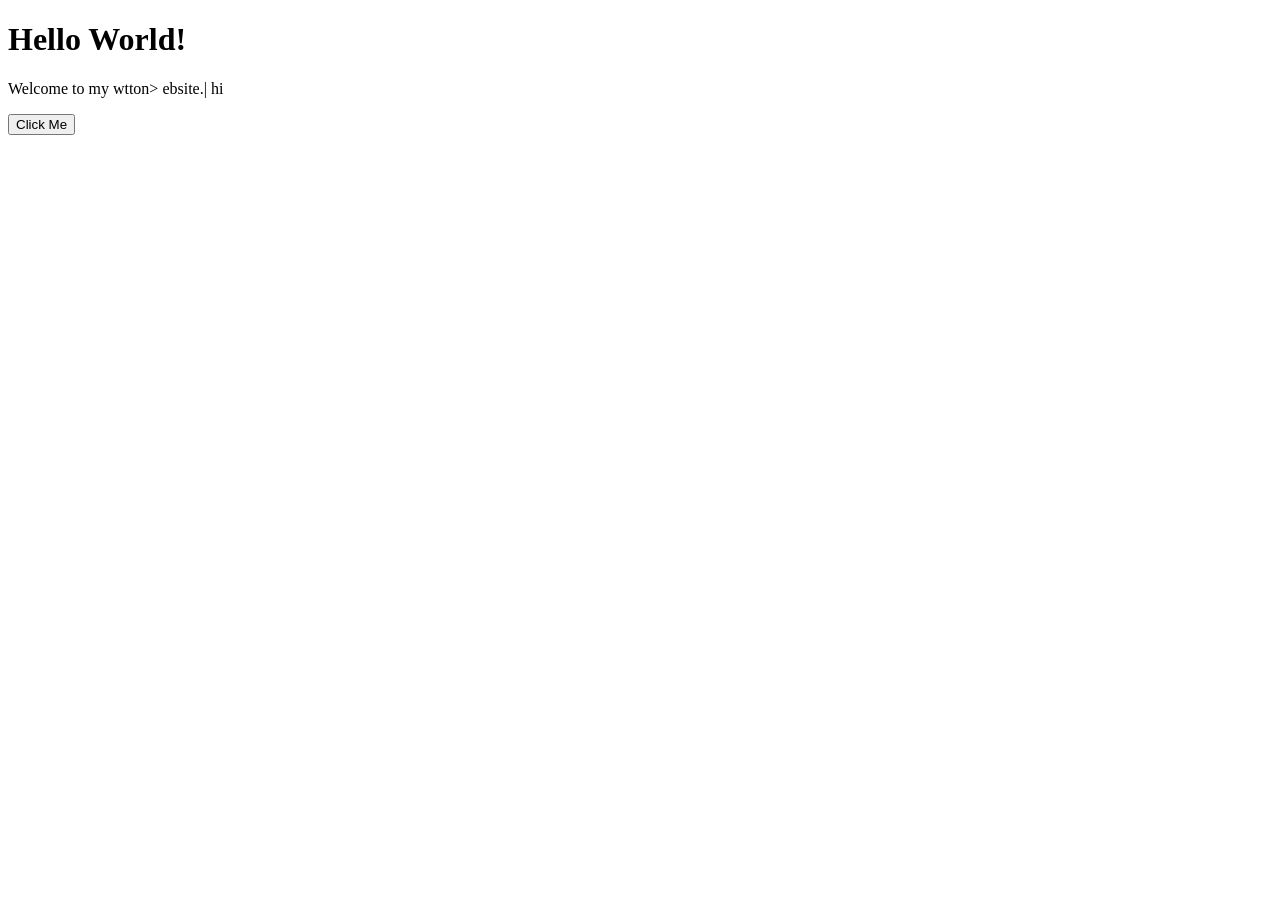
==== index.html @ 587e003c "INDEX1" ====
<!DOCTYPE html>
<html lang="en">
<head>
    <meta charset="UTF-8">
    <meta name="viewport" content="width=device-width, initial-scale=1.0">
    <title>My Website</title>
</head>
<body>

    <h1>Hello World!</h1>
    <p>Welcome to my wtton>

</body>
</html>ebsite.| hi</p>

    <button>Click Me</bu
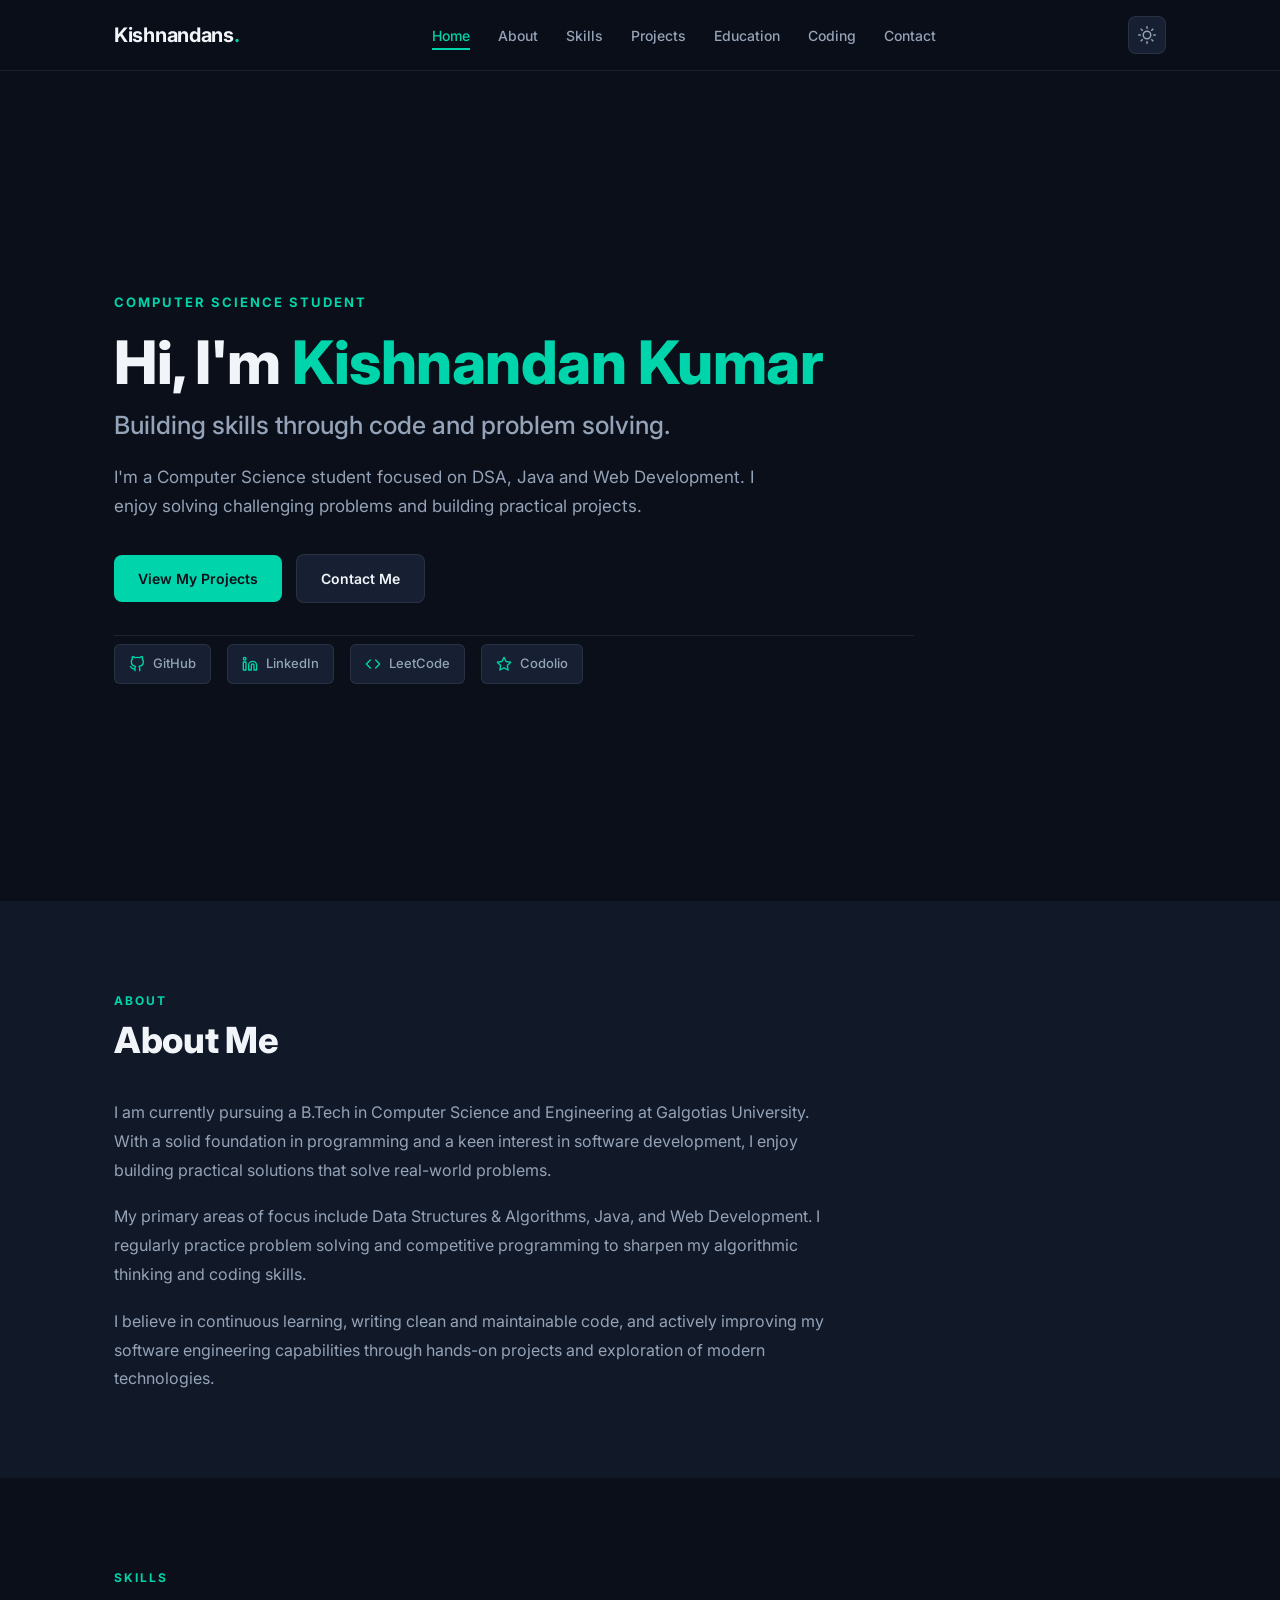
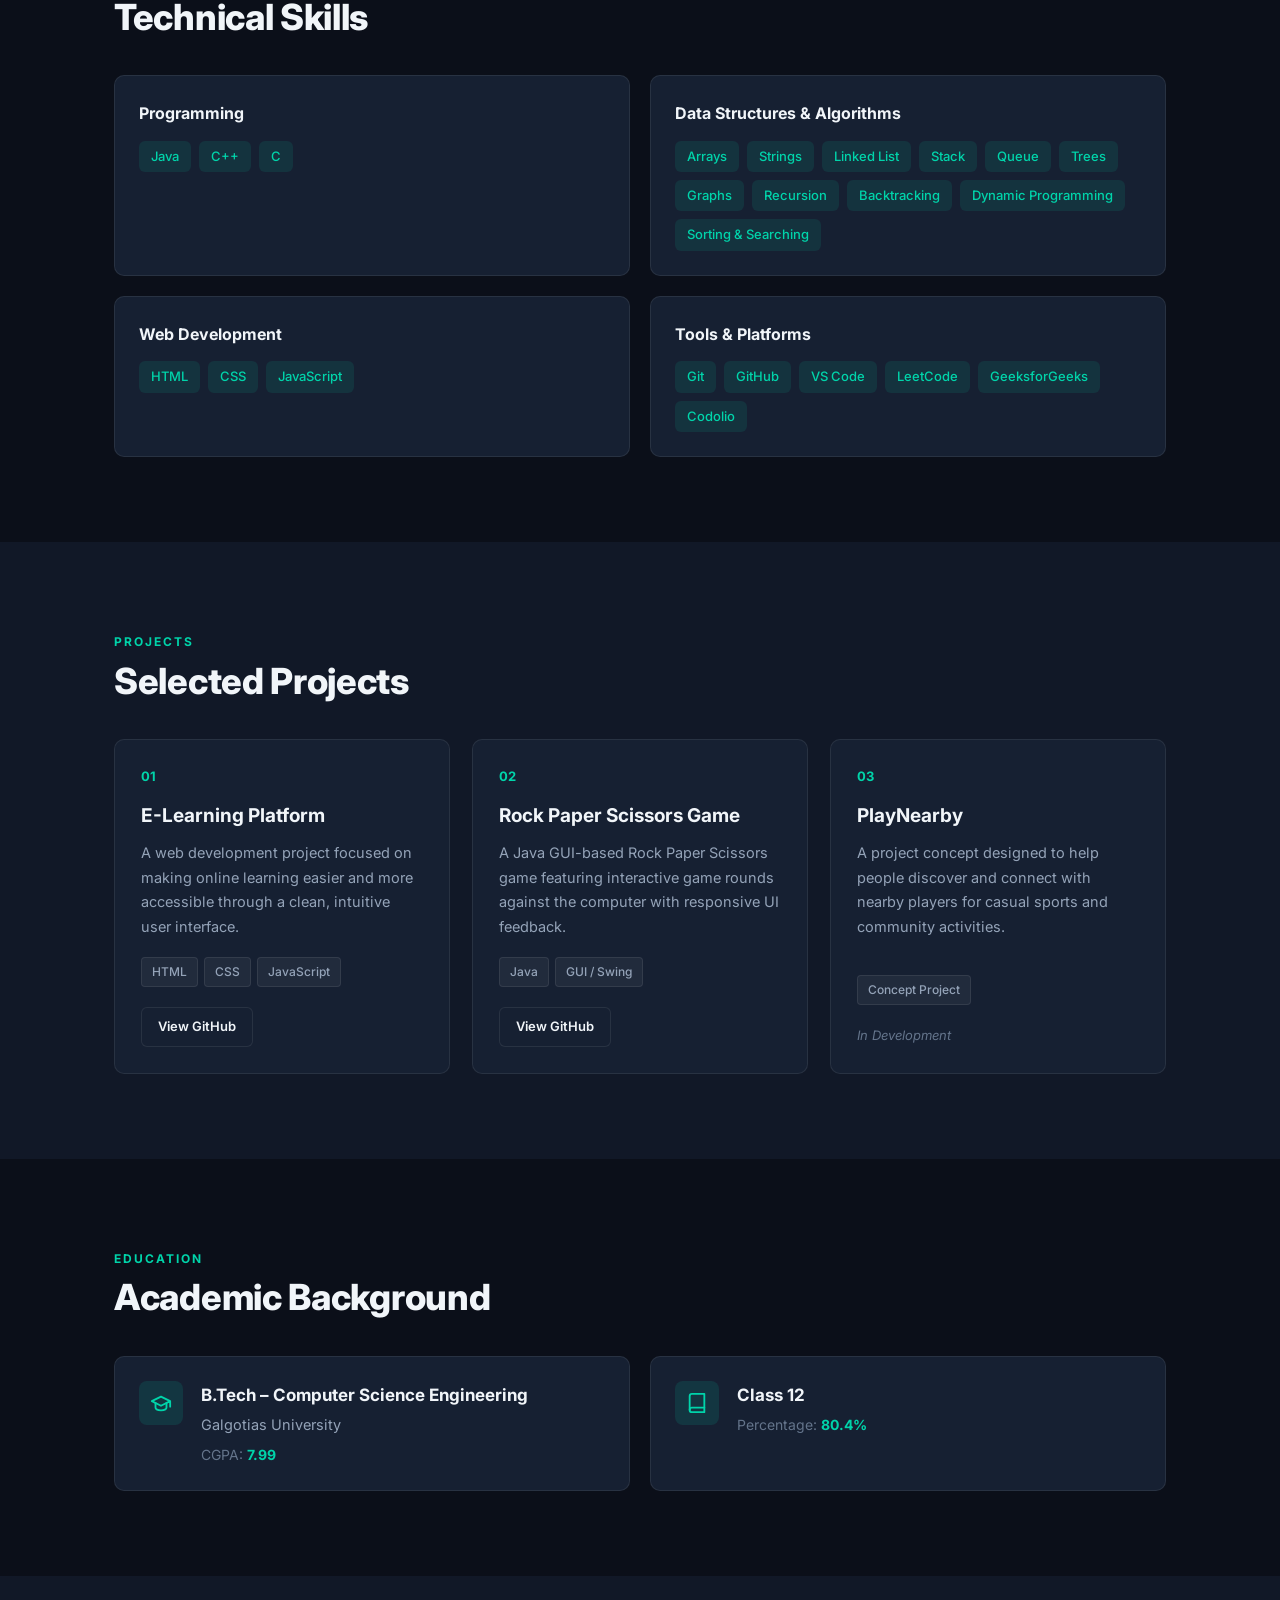
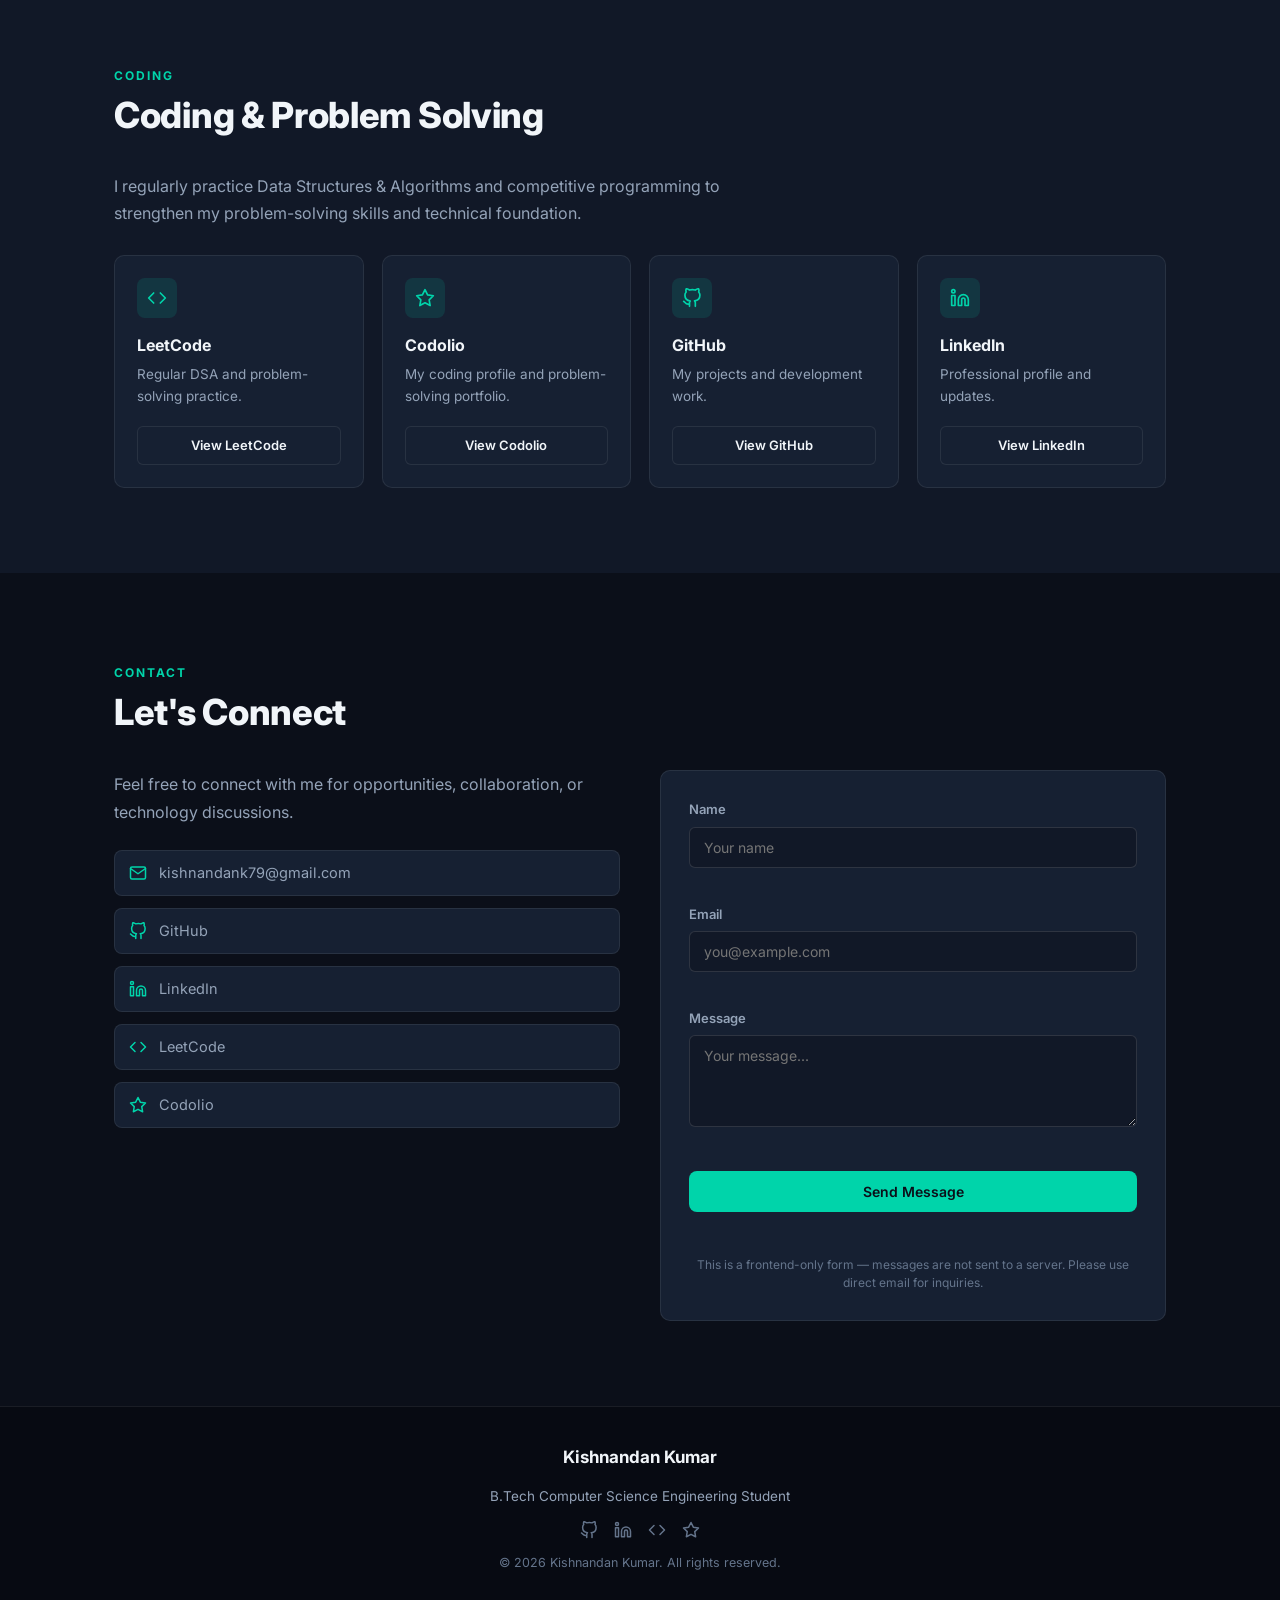
==== commit cd5b2ac9: "update" ====
--- a/index.html
+++ b/index.html
@@ -3,14 +3,636 @@
 <head>
     <meta charset="UTF-8">
     <meta name="viewport" content="width=device-width, initial-scale=1.0">
-    <title>My Website</title>
+    <meta name="description" content="Kishnandan Kumar — B.Tech Computer Science Engineering Student Portfolio">
+    <title>Kishnandan Kumar | Portfolio</title>
+
+    <!-- Theme initialization to prevent flash -->
+    <script>
+        (function () {
+            var theme = localStorage.getItem('theme') || 'dark';
+            document.documentElement.setAttribute('data-theme', theme);
+        })();
+    </script>
+
+    <!-- Google Fonts — Inter -->
+    <link rel="preconnect" href="https://fonts.googleapis.com">
+    <link rel="preconnect" href="https://fonts.gstatic.com" crossorigin>
+    <link href="https://fonts.googleapis.com/css2?family=Inter:wght@400;500;600;700;800&display=swap" rel="stylesheet">
+
+    <link rel="stylesheet" href="style.css">
 </head>
 <body>
 
-    <h1>Hello World!</h1>
-    <p>Welcome to my wtton>
-
+    <!-- ============================
+         NAVBAR
+    ============================ -->
+    <header class="header" id="header">
+        <div class="nav-container">
+            <a href="#home" class="logo">
+                Kishnandans<span>.</span>
+            </a>
+
+            <ul class="nav-links" id="navLinks">
+                <li><a href="#home" class="nav-link active">Home</a></li>
+                <li><a href="#about" class="nav-link">About</a></li>
+                <li><a href="#skills" class="nav-link">Skills</a></li>
+                <li><a href="#projects" class="nav-link">Projects</a></li>
+                <li><a href="#education" class="nav-link">Education</a></li>
+                <li><a href="#coding" class="nav-link">Coding</a></li>
+                <li><a href="#contact" class="nav-link">Contact</a></li>
+            </ul>
+
+            <div class="nav-actions">
+                <!-- Theme Toggle -->
+                <button class="theme-toggle" id="themeToggle" aria-label="Toggle dark/light theme" title="Toggle theme">
+                    <svg class="icon-sun" width="18" height="18" viewBox="0 0 24 24" fill="none"
+                         stroke="currentColor" stroke-width="2" stroke-linecap="round" stroke-linejoin="round">
+                        <circle cx="12" cy="12" r="5"></circle>
+                        <line x1="12" y1="1" x2="12" y2="3"></line>
+                        <line x1="12" y1="21" x2="12" y2="23"></line>
+                        <line x1="4.22" y1="4.22" x2="5.64" y2="5.64"></line>
+                        <line x1="18.36" y1="18.36" x2="19.78" y2="19.78"></line>
+                        <line x1="1" y1="12" x2="3" y2="12"></line>
+                        <line x1="21" y1="12" x2="23" y2="12"></line>
+                        <line x1="4.22" y1="19.78" x2="5.64" y2="18.36"></line>
+                        <line x1="18.36" y1="5.64" x2="19.78" y2="4.22"></line>
+                    </svg>
+                    <svg class="icon-moon" width="18" height="18" viewBox="0 0 24 24" fill="none"
+                         stroke="currentColor" stroke-width="2" stroke-linecap="round" stroke-linejoin="round">
+                        <path d="M21 12.79A9 9 0 1 1 11.21 3 7 7 0 0 0 21 12.79z"></path>
+                    </svg>
+                </button>
+
+                <!-- Mobile Menu Button -->
+                <button class="nav-toggle" id="navToggle" aria-label="Toggle navigation menu">
+                    <span></span>
+                    <span></span>
+                    <span></span>
+                </button>
+            </div>
+        </div>
+    </header>
+
+    <main>
+
+        <!-- ============================
+             HERO SECTION
+        ============================ -->
+        <section id="home" class="hero">
+            <div class="container">
+                <div class="hero-content">
+
+                    <p class="hero-label reveal">
+                        COMPUTER SCIENCE STUDENT
+                    </p>
+
+                    <h1 class="hero-title reveal">
+                        Hi, I'm <span class="accent">Kishnandan Kumar</span>
+                    </h1>
+
+                    <h2 class="hero-subtitle reveal">
+                        Building skills through code and problem solving.
+                    </h2>
+
+                    <p class="hero-description reveal">
+                        I'm a Computer Science student focused on DSA, Java and Web Development.
+                        I enjoy solving challenging problems and building practical projects.
+                    </p>
+
+                    <div class="hero-buttons reveal">
+                        <a href="#projects" class="btn btn-primary">
+                            View My Projects
+                        </a>
+                        <a href="#contact" class="btn btn-secondary">
+                            Contact Me
+                        </a>
+                    </div>
+
+                    <div class="hero-socials reveal">
+                        <!-- GitHub -->
+                        <a href="https://github.com/kishnandan-33" target="_blank" rel="noopener noreferrer" class="social-link">
+                            <svg viewBox="0 0 24 24" fill="none" stroke="currentColor" stroke-width="2" stroke-linecap="round" stroke-linejoin="round">
+                                <path d="M9 19c-5 1.5-5-2.5-7-3m14 6v-3.87a3.37 3.37 0 0 0-.94-2.61c3.14-.35 6.44-1.54 6.44-7A5.44 5.44 0 0 0 20 4.77 5.07 5.07 0 0 0 19.91 1S18.73.65 16 2.48a13.38 13.38 0 0 0-7 0C6.27.65 5.09 1 5.09 1A5.07 5.07 0 0 0 5 4.77a5.44 5.44 0 0 0-1.5 3.78c0 5.42 3.3 6.61 6.44 7A3.37 3.37 0 0 0 9 18.13V22"></path>
+                            </svg>
+                            <span>GitHub</span>
+                        </a>
+
+                        <!-- LinkedIn -->
+                        <a href="https://www.linkedin.com/in/kishnandan-24311133a/" target="_blank" rel="noopener noreferrer" class="social-link">
+                            <svg viewBox="0 0 24 24" fill="none" stroke="currentColor" stroke-width="2" stroke-linecap="round" stroke-linejoin="round">
+                                <path d="M16 8a6 6 0 0 1 6 6v7h-4v-7a2 2 0 0 0-2-2 2 2 0 0 0-2 2v7h-4v-7a6 6 0 0 1 6-6z"></path>
+                                <rect x="2" y="9" width="4" height="12"></rect>
+                                <circle cx="4" cy="4" r="2"></circle>
+                            </svg>
+                            <span>LinkedIn</span>
+                        </a>
+
+                        <!-- LeetCode -->
+                        <a href="https://leetcode.com/u/kishnandan/" target="_blank" rel="noopener noreferrer" class="social-link">
+                            <svg viewBox="0 0 24 24" fill="none" stroke="currentColor" stroke-width="2" stroke-linecap="round" stroke-linejoin="round">
+                                <polyline points="16 18 22 12 16 6"></polyline>
+                                <polyline points="8 6 2 12 8 18"></polyline>
+                            </svg>
+                            <span>LeetCode</span>
+                        </a>
+
+                        <!-- Codolio -->
+                        <a href="https://codolio.com/profile/kishnandank3312" target="_blank" rel="noopener noreferrer" class="social-link">
+                            <svg viewBox="0 0 24 24" fill="none" stroke="currentColor" stroke-width="2" stroke-linecap="round" stroke-linejoin="round">
+                                <polygon points="12 2 15.09 8.26 22 9.27 17 14.14 18.18 21.02 12 17.77 5.82 21.02 7 14.14 2 9.27 8.91 8.26 12 2"></polygon>
+                            </svg>
+                            <span>Codolio</span>
+                        </a>
+                    </div>
+
+                </div>
+            </div>
+        </section>
+
+
+        <!-- ============================
+             ABOUT SECTION
+        ============================ -->
+        <section id="about" class="section section-alt">
+            <div class="container">
+
+                <div class="section-header reveal">
+                    <p class="section-label">ABOUT</p>
+                    <h2>About Me</h2>
+                </div>
+
+                <div class="about-content">
+                    <p class="reveal">
+                        I am currently pursuing a B.Tech in Computer Science and Engineering
+                        at Galgotias University. With a solid foundation in programming and a
+                        keen interest in software development, I enjoy building practical
+                        solutions that solve real-world problems.
+                    </p>
+
+                    <p class="reveal">
+                        My primary areas of focus include Data Structures &amp; Algorithms,
+                        Java, and Web Development. I regularly practice problem solving and
+                        competitive programming to sharpen my algorithmic thinking and coding
+                        skills.
+                    </p>
+
+                    <p class="reveal">
+                        I believe in continuous learning, writing clean and maintainable code,
+                        and actively improving my software engineering capabilities through
+                        hands-on projects and exploration of modern technologies.
+                    </p>
+                </div>
+
+            </div>
+        </section>
+
+
+        <!-- ============================
+             SKILLS SECTION
+        ============================ -->
+        <section id="skills" class="section">
+            <div class="container">
+
+                <div class="section-header reveal">
+                    <p class="section-label">SKILLS</p>
+                    <h2>Technical Skills</h2>
+                </div>
+
+                <div class="skills-grid">
+
+                    <!-- Programming -->
+                    <div class="skill-category reveal">
+                        <h3>Programming</h3>
+                        <div class="skill-badges">
+                            <span class="badge">Java</span>
+                            <span class="badge">C++</span>
+                            <span class="badge">C</span>
+                        </div>
+                    </div>
+
+                    <!-- DSA -->
+                    <div class="skill-category reveal">
+                        <h3>Data Structures &amp; Algorithms</h3>
+                        <div class="skill-badges">
+                            <span class="badge">Arrays</span>
+                            <span class="badge">Strings</span>
+                            <span class="badge">Linked List</span>
+                            <span class="badge">Stack</span>
+                            <span class="badge">Queue</span>
+                            <span class="badge">Trees</span>
+                            <span class="badge">Graphs</span>
+                            <span class="badge">Recursion</span>
+                            <span class="badge">Backtracking</span>
+                            <span class="badge">Dynamic Programming</span>
+                            <span class="badge">Sorting &amp; Searching</span>
+                        </div>
+                    </div>
+
+                    <!-- Web Development -->
+                    <div class="skill-category reveal">
+                        <h3>Web Development</h3>
+                        <div class="skill-badges">
+                            <span class="badge">HTML</span>
+                            <span class="badge">CSS</span>
+                            <span class="badge">JavaScript</span>
+                        </div>
+                    </div>
+
+                    <!-- Tools & Platforms -->
+                    <div class="skill-category reveal">
+                        <h3>Tools &amp; Platforms</h3>
+                        <div class="skill-badges">
+                            <span class="badge">Git</span>
+                            <span class="badge">GitHub</span>
+                            <span class="badge">VS Code</span>
+                            <span class="badge">LeetCode</span>
+                            <span class="badge">GeeksforGeeks</span>
+                            <span class="badge">Codolio</span>
+                        </div>
+                    </div>
+
+                </div>
+
+            </div>
+        </section>
+
+
+        <!-- ============================
+             PROJECTS SECTION
+        ============================ -->
+        <section id="projects" class="section section-alt">
+            <div class="container">
+
+                <div class="section-header reveal">
+                    <p class="section-label">PROJECTS</p>
+                    <h2>Selected Projects</h2>
+                </div>
+
+                <div class="projects-grid">
+
+                    <!-- Project 1 — E-Learning Platform -->
+                    <article class="project-card reveal">
+                        <div class="project-top">
+                            <span class="project-number">01</span>
+                        </div>
+                        <h3>E-Learning Platform</h3>
+                        <p>
+                            A web development project focused on making online learning
+                            easier and more accessible through a clean, intuitive user interface.
+                        </p>
+                        <div class="project-tags">
+                            <span class="tag">HTML</span>
+                            <span class="tag">CSS</span>
+                            <span class="tag">JavaScript</span>
+                        </div>
+                        <div class="project-footer">
+                            <a href="https://github.com/kishnandan-33"
+                               target="_blank" rel="noopener noreferrer"
+                               class="btn btn-secondary btn-sm">
+                                View GitHub
+                            </a>
+                        </div>
+                    </article>
+
+                    <!-- Project 2 — Rock Paper Scissors -->
+                    <article class="project-card reveal">
+                        <div class="project-top">
+                            <span class="project-number">02</span>
+                        </div>
+                        <h3>Rock Paper Scissors Game</h3>
+                        <p>
+                            A Java GUI-based Rock Paper Scissors game featuring
+                            interactive game rounds against the computer with responsive UI feedback.
+                        </p>
+                        <div class="project-tags">
+                            <span class="tag">Java</span>
+                            <span class="tag">GUI / Swing</span>
+                        </div>
+                        <div class="project-footer">
+                            <a href="https://github.com/kishnandan-33/ROCK-PAPER-SCISSORS-GAME"
+                               target="_blank" rel="noopener noreferrer"
+                               class="btn btn-secondary btn-sm">
+                                View GitHub
+                            </a>
+                        </div>
+                    </article>
+
+                    <!-- Project 3 — PlayNearby -->
+                    <article class="project-card reveal">
+                        <div class="project-top">
+                            <span class="project-number">03</span>
+                        </div>
+                        <h3>PlayNearby</h3>
+                        <p>
+                            A project concept designed to help people discover and connect
+                            with nearby players for casual sports and community activities.
+                        </p>
+                        <div class="project-tags">
+                            <span class="tag">Concept Project</span>
+                        </div>
+                        <div class="project-footer">
+                            <span class="project-status">In Development</span>
+                        </div>
+                    </article>
+
+                </div>
+
+            </div>
+        </section>
+
+
+        <!-- ============================
+             EDUCATION SECTION
+        ============================ -->
+        <section id="education" class="section">
+            <div class="container">
+
+                <div class="section-header reveal">
+                    <p class="section-label">EDUCATION</p>
+                    <h2>Academic Background</h2>
+                </div>
+
+                <div class="education-grid">
+
+                    <div class="education-card reveal">
+                        <div class="education-icon">
+                            <svg width="22" height="22" viewBox="0 0 24 24" fill="none"
+                                 stroke="currentColor" stroke-width="2" stroke-linecap="round" stroke-linejoin="round">
+                                <path d="M22 10v6M2 10l10-5 10 5-10 5z"></path>
+                                <path d="M6 12v5c0 1.66 2.69 3 6 3s6-1.34 6-3v-5"></path>
+                            </svg>
+                        </div>
+                        <div class="education-info">
+                            <h3>B.Tech – Computer Science Engineering</h3>
+                            <p class="education-institution">Galgotias University</p>
+                            <p class="education-detail">
+                                CGPA: <strong>7.99</strong>
+                            </p>
+                        </div>
+                    </div>
+
+                    <div class="education-card reveal">
+                        <div class="education-icon">
+                            <svg width="22" height="22" viewBox="0 0 24 24" fill="none"
+                                 stroke="currentColor" stroke-width="2" stroke-linecap="round" stroke-linejoin="round">
+                                <path d="M4 19.5A2.5 2.5 0 0 1 6.5 17H20"></path>
+                                <path d="M6.5 2H20v20H6.5A2.5 2.5 0 0 1 4 19.5v-15A2.5 2.5 0 0 1 6.5 2z"></path>
+                            </svg>
+                        </div>
+                        <div class="education-info">
+                            <h3>Class 12</h3>
+                            <p class="education-detail">
+                                Percentage: <strong>80.4%</strong>
+                            </p>
+                        </div>
+                    </div>
+
+                </div>
+
+            </div>
+        </section>
+
+
+        <!-- ============================
+             CODING & PROBLEM SOLVING
+        ============================ -->
+        <section id="coding" class="section section-alt">
+            <div class="container">
+
+                <div class="section-header reveal">
+                    <p class="section-label">CODING</p>
+                    <h2>Coding &amp; Problem Solving</h2>
+                </div>
+
+                <p class="coding-intro reveal">
+                    I regularly practice Data Structures &amp; Algorithms and competitive
+                    programming to strengthen my problem-solving skills and technical foundation.
+                </p>
+
+                <div class="coding-grid">
+
+                    <!-- LeetCode -->
+                    <div class="coding-card reveal">
+                        <div class="coding-card-icon">
+                            <svg width="20" height="20" viewBox="0 0 24 24" fill="none" stroke="currentColor" stroke-width="2" stroke-linecap="round" stroke-linejoin="round">
+                                <polyline points="16 18 22 12 16 6"></polyline>
+                                <polyline points="8 6 2 12 8 18"></polyline>
+                            </svg>
+                        </div>
+                        <h3>LeetCode</h3>
+                        <p>Regular DSA and problem-solving practice.</p>
+                        <a href="https://leetcode.com/u/kishnandan/" target="_blank" rel="noopener noreferrer" class="btn btn-secondary btn-sm">
+                            View LeetCode
+                        </a>
+                    </div>
+
+                    <!-- Codolio -->
+                    <div class="coding-card reveal">
+                        <div class="coding-card-icon">
+                            <svg width="20" height="20" viewBox="0 0 24 24" fill="none" stroke="currentColor" stroke-width="2" stroke-linecap="round" stroke-linejoin="round">
+                                <polygon points="12 2 15.09 8.26 22 9.27 17 14.14 18.18 21.02 12 17.77 5.82 21.02 7 14.14 2 9.27 8.91 8.26 12 2"></polygon>
+                            </svg>
+                        </div>
+                        <h3>Codolio</h3>
+                        <p>My coding profile and problem-solving portfolio.</p>
+                        <a href="https://codolio.com/profile/kishnandank3312" target="_blank" rel="noopener noreferrer" class="btn btn-secondary btn-sm">
+                            View Codolio
+                        </a>
+                    </div>
+
+                    <!-- GitHub -->
+                    <div class="coding-card reveal">
+                        <div class="coding-card-icon">
+                            <svg width="20" height="20" viewBox="0 0 24 24" fill="none" stroke="currentColor" stroke-width="2" stroke-linecap="round" stroke-linejoin="round">
+                                <path d="M9 19c-5 1.5-5-2.5-7-3m14 6v-3.87a3.37 3.37 0 0 0-.94-2.61c3.14-.35 6.44-1.54 6.44-7A5.44 5.44 0 0 0 20 4.77 5.07 5.07 0 0 0 19.91 1S18.73.65 16 2.48a13.38 13.38 0 0 0-7 0C6.27.65 5.09 1 5.09 1A5.07 5.07 0 0 0 5 4.77a5.44 5.44 0 0 0-1.5 3.78c0 5.42 3.3 6.61 6.44 7A3.37 3.37 0 0 0 9 18.13V22"></path>
+                            </svg>
+                        </div>
+                        <h3>GitHub</h3>
+                        <p>My projects and development work.</p>
+                        <a href="https://github.com/kishnandan-33" target="_blank" rel="noopener noreferrer" class="btn btn-secondary btn-sm">
+                            View GitHub
+                        </a>
+                    </div>
+
+                    <!-- LinkedIn -->
+                    <div class="coding-card reveal">
+                        <div class="coding-card-icon">
+                            <svg width="20" height="20" viewBox="0 0 24 24" fill="none" stroke="currentColor" stroke-width="2" stroke-linecap="round" stroke-linejoin="round">
+                                <path d="M16 8a6 6 0 0 1 6 6v7h-4v-7a2 2 0 0 0-2-2 2 2 0 0 0-2 2v7h-4v-7a6 6 0 0 1 6-6z"></path>
+                                <rect x="2" y="9" width="4" height="12"></rect>
+                                <circle cx="4" cy="4" r="2"></circle>
+                            </svg>
+                        </div>
+                        <h3>LinkedIn</h3>
+                        <p>Professional profile and updates.</p>
+                        <a href="https://www.linkedin.com/in/kishnandan-24311133a/" target="_blank" rel="noopener noreferrer" class="btn btn-secondary btn-sm">
+                            View LinkedIn
+                        </a>
+                    </div>
+
+                </div>
+
+            </div>
+        </section>
+
+
+        <!-- ============================
+             CONTACT SECTION
+        ============================ -->
+        <section id="contact" class="section">
+            <div class="container">
+
+                <div class="section-header reveal">
+                    <p class="section-label">CONTACT</p>
+                    <h2>Let's Connect</h2>
+                </div>
+
+                <div class="contact-grid">
+
+                    <!-- Contact Details -->
+                    <div class="contact-info reveal">
+                        <p class="contact-description">
+                            Feel free to connect with me for opportunities, collaboration,
+                            or technology discussions.
+                        </p>
+
+                        <div class="contact-links">
+                            <!-- Email -->
+                            <a href="mailto:kishnandank79@gmail.com" class="contact-item">
+                                <svg width="18" height="18" viewBox="0 0 24 24" fill="none" stroke="currentColor" stroke-width="2" stroke-linecap="round" stroke-linejoin="round">
+                                    <path d="M4 4h16c1.1 0 2 .9 2 2v12c0 1.1-.9 2-2 2H4c-1.1 0-2-.9-2-2V6c0-1.1.9-2 2-2z"></path>
+                                    <polyline points="22,6 12,13 2,6"></polyline>
+                                </svg>
+                                <span>kishnandank79@gmail.com</span>
+                            </a>
+
+                            <!-- GitHub -->
+                            <a href="https://github.com/kishnandan-33" target="_blank" rel="noopener noreferrer" class="contact-item">
+                                <svg width="18" height="18" viewBox="0 0 24 24" fill="none" stroke="currentColor" stroke-width="2" stroke-linecap="round" stroke-linejoin="round">
+                                    <path d="M9 19c-5 1.5-5-2.5-7-3m14 6v-3.87a3.37 3.37 0 0 0-.94-2.61c3.14-.35 6.44-1.54 6.44-7A5.44 5.44 0 0 0 20 4.77 5.07 5.07 0 0 0 19.91 1S18.73.65 16 2.48a13.38 13.38 0 0 0-7 0C6.27.65 5.09 1 5.09 1A5.07 5.07 0 0 0 5 4.77a5.44 5.44 0 0 0-1.5 3.78c0 5.42 3.3 6.61 6.44 7A3.37 3.37 0 0 0 9 18.13V22"></path>
+                                </svg>
+                                <span>GitHub</span>
+                            </a>
+
+                            <!-- LinkedIn -->
+                            <a href="https://www.linkedin.com/in/kishnandan-24311133a/" target="_blank" rel="noopener noreferrer" class="contact-item">
+                                <svg width="18" height="18" viewBox="0 0 24 24" fill="none" stroke="currentColor" stroke-width="2" stroke-linecap="round" stroke-linejoin="round">
+                                    <path d="M16 8a6 6 0 0 1 6 6v7h-4v-7a2 2 0 0 0-2-2 2 2 0 0 0-2 2v7h-4v-7a6 6 0 0 1 6-6z"></path>
+                                    <rect x="2" y="9" width="4" height="12"></rect>
+                                    <circle cx="4" cy="4" r="2"></circle>
+                                </svg>
+                                <span>LinkedIn</span>
+                            </a>
+
+                            <!-- LeetCode -->
+                            <a href="https://leetcode.com/u/kishnandan/" target="_blank" rel="noopener noreferrer" class="contact-item">
+                                <svg width="18" height="18" viewBox="0 0 24 24" fill="none" stroke="currentColor" stroke-width="2" stroke-linecap="round" stroke-linejoin="round">
+                                    <polyline points="16 18 22 12 16 6"></polyline>
+                                    <polyline points="8 6 2 12 8 18"></polyline>
+                                </svg>
+                                <span>LeetCode</span>
+                            </a>
+
+                            <!-- Codolio -->
+                            <a href="https://codolio.com/profile/kishnandank3312" target="_blank" rel="noopener noreferrer" class="contact-item">
+                                <svg width="18" height="18" viewBox="0 0 24 24" fill="none" stroke="currentColor" stroke-width="2" stroke-linecap="round" stroke-linejoin="round">
+                                    <polygon points="12 2 15.09 8.26 22 9.27 17 14.14 18.18 21.02 12 17.77 5.82 21.02 7 14.14 2 9.27 8.91 8.26 12 2"></polygon>
+                                </svg>
+                                <span>Codolio</span>
+                            </a>
+                        </div>
+                    </div>
+
+                    <!-- Contact Form -->
+                    <form class="contact-form reveal" id="contactForm" novalidate>
+                        <div class="form-group">
+                            <label for="formName">Name</label>
+                            <input type="text" id="formName" name="name" placeholder="Your name" required>
+                            <span class="form-error" id="nameError"></span>
+                        </div>
+
+                        <div class="form-group">
+                            <label for="formEmail">Email</label>
+                            <input type="email" id="formEmail" name="email" placeholder="you@example.com" required>
+                            <span class="form-error" id="emailError"></span>
+                        </div>
+
+                        <div class="form-group">
+                            <label for="formMessage">Message</label>
+                            <textarea id="formMessage" name="message" rows="4" placeholder="Your message..." required></textarea>
+                            <span class="form-error" id="messageError"></span>
+                        </div>
+
+                        <button type="submit" class="btn btn-primary btn-full">
+                            Send Message
+                        </button>
+
+                        <p class="form-status" id="formStatus"></p>
+
+                        <p class="form-disclaimer">
+                            This is a frontend-only form — messages are not sent to a server.
+                            Please use direct email for inquiries.
+                        </p>
+                    </form>
+
+                </div>
+
+            </div>
+        </section>
+
+    </main>
+
+
+    <!-- ============================
+         FOOTER
+    ============================ -->
+    <footer class="footer">
+        <div class="container footer-content">
+            <p class="footer-name">Kishnandan Kumar</p>
+            <p class="footer-tagline">
+                B.Tech Computer Science Engineering Student
+            </p>
+
+            <div class="footer-links">
+                <a href="https://github.com/kishnandan-33" target="_blank" rel="noopener noreferrer" aria-label="GitHub">
+                    <svg width="18" height="18" viewBox="0 0 24 24" fill="none" stroke="currentColor" stroke-width="2" stroke-linecap="round" stroke-linejoin="round">
+                        <path d="M9 19c-5 1.5-5-2.5-7-3m14 6v-3.87a3.37 3.37 0 0 0-.94-2.61c3.14-.35 6.44-1.54 6.44-7A5.44 5.44 0 0 0 20 4.77 5.07 5.07 0 0 0 19.91 1S18.73.65 16 2.48a13.38 13.38 0 0 0-7 0C6.27.65 5.09 1 5.09 1A5.07 5.07 0 0 0 5 4.77a5.44 5.44 0 0 0-1.5 3.78c0 5.42 3.3 6.61 6.44 7A3.37 3.37 0 0 0 9 18.13V22"></path>
+                    </svg>
+                </a>
+                <a href="https://www.linkedin.com/in/kishnandan-24311133a/" target="_blank" rel="noopener noreferrer" aria-label="LinkedIn">
+                    <svg width="18" height="18" viewBox="0 0 24 24" fill="none" stroke="currentColor" stroke-width="2" stroke-linecap="round" stroke-linejoin="round">
+                        <path d="M16 8a6 6 0 0 1 6 6v7h-4v-7a2 2 0 0 0-2-2 2 2 0 0 0-2 2v7h-4v-7a6 6 0 0 1 6-6z"></path>
+                        <rect x="2" y="9" width="4" height="12"></rect>
+                        <circle cx="4" cy="4" r="2"></circle>
+                    </svg>
+                </a>
+                <a href="https://leetcode.com/u/kishnandan/" target="_blank" rel="noopener noreferrer" aria-label="LeetCode">
+                    <svg width="18" height="18" viewBox="0 0 24 24" fill="none" stroke="currentColor" stroke-width="2" stroke-linecap="round" stroke-linejoin="round">
+                        <polyline points="16 18 22 12 16 6"></polyline>
+                        <polyline points="8 6 2 12 8 18"></polyline>
+                    </svg>
+                </a>
+                <a href="https://codolio.com/profile/kishnandank3312" target="_blank" rel="noopener noreferrer" aria-label="Codolio">
+                    <svg width="18" height="18" viewBox="0 0 24 24" fill="none" stroke="currentColor" stroke-width="2" stroke-linecap="round" stroke-linejoin="round">
+                        <polygon points="12 2 15.09 8.26 22 9.27 17 14.14 18.18 21.02 12 17.77 5.82 21.02 7 14.14 2 9.27 8.91 8.26 12 2"></polygon>
+                    </svg>
+                </a>
+            </div>
+
+            <p class="footer-copyright">
+                &copy; 2026 Kishnandan Kumar. All rights reserved.
+            </p>
+        </div>
+    </footer>
+
+
+    <!-- Back to Top Button -->
+    <button class="back-to-top" id="backToTop" aria-label="Back to top">
+        <svg width="18" height="18" viewBox="0 0 24 24" fill="none" stroke="currentColor" stroke-width="2.5" stroke-linecap="round" stroke-linejoin="round">
+            <polyline points="18 15 12 9 6 15"></polyline>
+        </svg>
+    </button>
+
+    <script src="script.js"></script>
 </body>
-</html>ebsite.| hi</p>
-
-    <button>Click Me</bu+</html>
--- a/style.css
+++ b/style.css
@@ -0,0 +1,1046 @@
+/* ============================================================
+   KISHNANDAN KUMAR — PROFESSIONAL PORTFOLIO STYLES
+   Clean, modern, properly aligned, responsive design.
+   ============================================================ */
+
+/* =========================
+   1. CSS CUSTOM PROPERTIES
+   ========================= */
+:root,
+[data-theme="dark"] {
+    --bg-primary:    #0b0f19;
+    --bg-secondary:  #111827;
+    --bg-card:       #162032;
+    --bg-card-hover: #1c2840;
+
+    --text-primary:   #f1f5f9;
+    --text-secondary: #94a3b8;
+    --text-muted:     #64748b;
+
+    --accent:         #00d4aa;
+    --accent-hover:   #00b894;
+    --accent-glow:    rgba(0, 212, 170, 0.12);
+
+    --border:         rgba(255, 255, 255, 0.08);
+    --border-hover:   rgba(0, 212, 170, 0.35);
+    --shadow-card:    0 4px 20px rgba(0, 0, 0, 0.25);
+
+    --nav-bg:         rgba(11, 15, 25, 0.92);
+    --nav-border:     rgba(255, 255, 255, 0.08);
+
+    --badge-bg:       rgba(0, 212, 170, 0.10);
+    --badge-text:     #00d4aa;
+
+    --input-bg:       #111827;
+    --input-border:   rgba(255, 255, 255, 0.12);
+
+    --footer-bg:      #070a12;
+}
+
+[data-theme="light"] {
+    --bg-primary:    #ffffff;
+    --bg-secondary:  #f8fafc;
+    --bg-card:       #ffffff;
+    --bg-card-hover: #f1f5f9;
+
+    --text-primary:   #0f172a;
+    --text-secondary: #475569;
+    --text-muted:     #94a3b8;
+
+    --accent:         #0d9488;
+    --accent-hover:   #0f766e;
+    --accent-glow:    rgba(13, 148, 136, 0.10);
+
+    --border:         #e2e8f0;
+    --border-hover:   rgba(13, 148, 136, 0.40);
+    --shadow-card:    0 4px 20px rgba(0, 0, 0, 0.06);
+
+    --nav-bg:         rgba(255, 255, 255, 0.94);
+    --nav-border:     #e2e8f0;
+
+    --badge-bg:       rgba(13, 148, 136, 0.08);
+    --badge-text:     #0d9488;
+
+    --input-bg:       #f8fafc;
+    --input-border:   #cbd5e1;
+
+    --footer-bg:      #0f172a;
+}
+
+/* =========================
+   2. RESET & BASE
+   ========================= */
+*,
+*::before,
+*::after {
+    margin: 0;
+    padding: 0;
+    box-sizing: border-box;
+}
+
+html {
+    scroll-behavior: smooth;
+    scroll-padding-top: 70px;
+    width: 100%;
+}
+
+body {
+    width: 100%;
+    min-height: 100vh;
+    font-family: 'Inter', -apple-system, BlinkMacSystemFont, 'Segoe UI', Roboto, sans-serif;
+    background-color: var(--bg-primary);
+    color: var(--text-primary);
+    line-height: 1.65;
+    transition: background-color 0.25s ease, color 0.25s ease;
+    overflow-x: hidden;
+}
+
+a {
+    color: inherit;
+    text-decoration: none;
+    transition: color 0.2s ease;
+}
+
+button {
+    cursor: pointer;
+    border: none;
+    background: none;
+    font-family: inherit;
+    color: inherit;
+}
+
+/* =========================
+   3. UNIFIED CONTAINER
+   ========================= */
+.container {
+    width: 100%;
+    max-width: 1100px;
+    margin: 0 auto;
+    padding-left: 24px;
+    padding-right: 24px;
+}
+
+/* =========================
+   4. HEADER / NAVBAR
+   ========================= */
+.header {
+    position: sticky;
+    top: 0;
+    left: 0;
+    width: 100%;
+    z-index: 1000;
+    background: var(--nav-bg);
+    border-bottom: 1px solid var(--nav-border);
+    backdrop-filter: blur(12px);
+    -webkit-backdrop-filter: blur(12px);
+    transition: box-shadow 0.25s ease, background-color 0.25s ease;
+}
+
+.header.scrolled {
+    box-shadow: 0 4px 20px rgba(0, 0, 0, 0.15);
+}
+
+.nav-container {
+    width: 100%;
+    max-width: 1100px;
+    height: 70px;
+    margin: 0 auto;
+    padding-left: 24px;
+    padding-right: 24px;
+    display: flex;
+    align-items: center;
+    justify-content: space-between;
+}
+
+.logo {
+    font-size: 20px;
+    font-weight: 700;
+    letter-spacing: -0.3px;
+    white-space: nowrap;
+}
+
+.logo span {
+    color: var(--accent);
+}
+
+.nav-links {
+    display: flex;
+    align-items: center;
+    gap: 28px;
+    list-style: none;
+}
+
+.nav-link {
+    font-size: 14px;
+    font-weight: 500;
+    color: var(--text-secondary);
+    position: relative;
+    padding: 6px 0;
+    transition: color 0.2s ease;
+}
+
+.nav-link:hover,
+.nav-link.active {
+    color: var(--accent);
+}
+
+.nav-link::after {
+    content: '';
+    position: absolute;
+    bottom: 0;
+    left: 0;
+    width: 0;
+    height: 2px;
+    background: var(--accent);
+    transition: width 0.25s ease;
+}
+
+.nav-link:hover::after,
+.nav-link.active::after {
+    width: 100%;
+}
+
+.nav-actions {
+    display: flex;
+    align-items: center;
+    gap: 12px;
+}
+
+.theme-toggle {
+    width: 38px;
+    height: 38px;
+    display: flex;
+    align-items: center;
+    justify-content: center;
+    border-radius: 8px;
+    background: var(--bg-card);
+    border: 1px solid var(--border);
+    color: var(--text-secondary);
+    transition: all 0.2s ease;
+}
+
+.theme-toggle:hover {
+    color: var(--accent);
+    border-color: var(--border-hover);
+}
+
+[data-theme="dark"] .icon-sun  { display: block; }
+[data-theme="dark"] .icon-moon { display: none;  }
+[data-theme="light"] .icon-sun  { display: none;  }
+[data-theme="light"] .icon-moon { display: block; }
+
+.nav-toggle {
+    display: none;
+    flex-direction: column;
+    justify-content: center;
+    align-items: center;
+    gap: 5px;
+    width: 38px;
+    height: 38px;
+    border-radius: 8px;
+    background: var(--bg-card);
+    border: 1px solid var(--border);
+    transition: all 0.2s ease;
+}
+
+.nav-toggle span {
+    display: block;
+    width: 18px;
+    height: 2px;
+    background: var(--text-secondary);
+    border-radius: 2px;
+    transition: all 0.25s ease;
+}
+
+.nav-toggle.active span:nth-child(1) {
+    transform: rotate(45deg) translate(4px, 5px);
+}
+.nav-toggle.active span:nth-child(2) {
+    opacity: 0;
+}
+.nav-toggle.active span:nth-child(3) {
+    transform: rotate(-45deg) translate(4px, -5px);
+}
+
+/* =========================
+   5. HERO SECTION
+   ========================= */
+.hero {
+    width: 100%;
+    min-height: calc(100vh - 70px);
+    display: flex;
+    align-items: center;
+    padding: 70px 0;
+}
+
+.hero-content {
+    width: 100%;
+    max-width: 800px;
+}
+
+.hero-label {
+    display: inline-block;
+    color: var(--accent);
+    font-size: 13px;
+    font-weight: 700;
+    letter-spacing: 2px;
+    text-transform: uppercase;
+    margin-bottom: 14px;
+}
+
+.hero-title {
+    font-size: clamp(38px, 5.5vw, 60px);
+    font-weight: 800;
+    line-height: 1.15;
+    letter-spacing: -0.5px;
+    margin-bottom: 12px;
+}
+
+.accent {
+    color: var(--accent);
+}
+
+.hero-subtitle {
+    font-size: clamp(20px, 3vw, 25px);
+    font-weight: 500;
+    color: var(--text-secondary);
+    margin-bottom: 20px;
+    line-height: 1.35;
+}
+
+.hero-description {
+    font-size: 17px;
+    color: var(--text-secondary);
+    line-height: 1.75;
+    max-width: 650px;
+    margin-bottom: 32px;
+}
+
+.hero-buttons {
+    display: flex;
+    align-items: center;
+    flex-wrap: wrap;
+    gap: 14px;
+    margin-bottom: 32px;
+}
+
+.hero-socials {
+    display: flex;
+    align-items: center;
+    flex-wrap: wrap;
+    gap: 16px;
+    padding-top: 8px;
+    border-top: 1px solid var(--border);
+}
+
+.social-link {
+    display: inline-flex;
+    align-items: center;
+    gap: 8px;
+    padding: 8px 14px;
+    border-radius: 6px;
+    background: var(--bg-card);
+    border: 1px solid var(--border);
+    font-size: 13px;
+    font-weight: 500;
+    color: var(--text-secondary);
+    transition: all 0.2s ease;
+}
+
+.social-link svg {
+    width: 16px;
+    height: 16px;
+    color: var(--accent);
+    flex-shrink: 0;
+}
+
+.social-link:hover {
+    color: var(--accent);
+    border-color: var(--border-hover);
+    transform: translateY(-2px);
+}
+
+/* =========================
+   6. BUTTONS
+   ========================= */
+.btn {
+    display: inline-flex;
+    align-items: center;
+    justify-content: center;
+    gap: 8px;
+    padding: 12px 24px;
+    border-radius: 8px;
+    font-size: 14px;
+    font-weight: 600;
+    transition: all 0.2s ease;
+    white-space: nowrap;
+}
+
+.btn-primary {
+    background: var(--accent);
+    color: #0b0f19;
+}
+
+.btn-primary:hover {
+    background: var(--accent-hover);
+    transform: translateY(-2px);
+    box-shadow: 0 6px 20px var(--accent-glow);
+}
+
+.btn-secondary {
+    background: var(--bg-card);
+    color: var(--text-primary);
+    border: 1px solid var(--border);
+}
+
+.btn-secondary:hover {
+    color: var(--accent);
+    border-color: var(--border-hover);
+    transform: translateY(-2px);
+}
+
+.btn-outline {
+    background: transparent;
+    color: var(--text-secondary);
+    border: 1px solid var(--border);
+}
+
+.btn-outline:hover {
+    color: var(--accent);
+    border-color: var(--border-hover);
+    transform: translateY(-2px);
+}
+
+.btn-sm {
+    padding: 8px 16px;
+    font-size: 13px;
+    border-radius: 6px;
+}
+
+.btn-full {
+    width: 100%;
+}
+
+/* =========================
+   7. COMMON SECTION STYLES
+   ========================= */
+.section {
+    width: 100%;
+    padding: 85px 0;
+}
+
+.section-alt {
+    background: var(--bg-secondary);
+}
+
+.section-header {
+    margin-bottom: 36px;
+}
+
+.section-label {
+    display: inline-block;
+    color: var(--accent);
+    font-size: 12px;
+    font-weight: 700;
+    letter-spacing: 2px;
+    text-transform: uppercase;
+    margin-bottom: 8px;
+}
+
+.section-header h2 {
+    font-size: clamp(28px, 3.8vw, 36px);
+    font-weight: 800;
+    letter-spacing: -0.3px;
+    line-height: 1.2;
+}
+
+/* =========================
+   8. ABOUT
+   ========================= */
+.about-content {
+    max-width: 720px;
+}
+
+.about-content p {
+    color: var(--text-secondary);
+    font-size: 16px;
+    line-height: 1.8;
+    margin-bottom: 18px;
+}
+
+.about-content p:last-child {
+    margin-bottom: 0;
+}
+
+/* =========================
+   9. SKILLS
+   ========================= */
+.skills-grid {
+    display: grid;
+    grid-template-columns: repeat(2, 1fr);
+    gap: 20px;
+}
+
+.skill-category {
+    background: var(--bg-card);
+    border: 1px solid var(--border);
+    border-radius: 10px;
+    padding: 24px;
+    transition: border-color 0.2s ease, transform 0.2s ease;
+}
+
+.skill-category:hover {
+    border-color: var(--border-hover);
+    transform: translateY(-3px);
+}
+
+.skill-category h3 {
+    font-size: 16px;
+    font-weight: 700;
+    margin-bottom: 14px;
+    color: var(--text-primary);
+}
+
+.skill-badges {
+    display: flex;
+    flex-wrap: wrap;
+    gap: 8px;
+}
+
+.badge {
+    display: inline-block;
+    padding: 5px 12px;
+    background: var(--badge-bg);
+    color: var(--badge-text);
+    font-size: 13px;
+    font-weight: 500;
+    border-radius: 6px;
+    transition: transform 0.15s ease;
+}
+
+.badge:hover {
+    transform: translateY(-1px);
+}
+
+/* =========================
+   10. PROJECTS
+   ========================= */
+.projects-grid {
+    display: grid;
+    grid-template-columns: repeat(auto-fit, minmax(310px, 1fr));
+    gap: 22px;
+}
+
+.project-card {
+    background: var(--bg-card);
+    border: 1px solid var(--border);
+    border-radius: 10px;
+    padding: 26px;
+    display: flex;
+    flex-direction: column;
+    transition: all 0.25s ease;
+}
+
+.project-card:hover {
+    border-color: var(--border-hover);
+    transform: translateY(-4px);
+    box-shadow: var(--shadow-card);
+}
+
+.project-top {
+    display: flex;
+    align-items: center;
+    justify-content: space-between;
+    margin-bottom: 12px;
+}
+
+.project-number {
+    color: var(--accent);
+    font-size: 13px;
+    font-weight: 700;
+}
+
+.project-card h3 {
+    font-size: 19px;
+    font-weight: 700;
+    margin-bottom: 10px;
+}
+
+.project-card p {
+    color: var(--text-secondary);
+    font-size: 14.5px;
+    line-height: 1.7;
+    margin-bottom: 18px;
+    flex-grow: 1;
+}
+
+.project-tags {
+    display: flex;
+    flex-wrap: wrap;
+    gap: 6px;
+    margin-bottom: 20px;
+}
+
+.tag {
+    display: inline-block;
+    padding: 4px 10px;
+    background: rgba(255, 255, 255, 0.05);
+    border: 1px solid var(--border);
+    color: var(--text-secondary);
+    font-size: 12px;
+    font-weight: 500;
+    border-radius: 4px;
+}
+
+[data-theme="light"] .tag {
+    background: #f1f5f9;
+}
+
+.project-footer {
+    margin-top: auto;
+    display: flex;
+    align-items: center;
+    gap: 12px;
+}
+
+.project-status {
+    color: var(--text-muted);
+    font-size: 13px;
+    font-style: italic;
+}
+
+/* =========================
+   11. EDUCATION
+   ========================= */
+.education-grid {
+    display: grid;
+    grid-template-columns: repeat(2, 1fr);
+    gap: 20px;
+}
+
+.education-card {
+    display: flex;
+    align-items: flex-start;
+    gap: 18px;
+    background: var(--bg-card);
+    border: 1px solid var(--border);
+    border-radius: 10px;
+    padding: 24px;
+    transition: border-color 0.2s ease, transform 0.2s ease;
+}
+
+.education-card:hover {
+    border-color: var(--border-hover);
+    transform: translateY(-3px);
+}
+
+.education-icon {
+    flex-shrink: 0;
+    width: 44px;
+    height: 44px;
+    display: flex;
+    align-items: center;
+    justify-content: center;
+    background: var(--accent-glow);
+    border-radius: 8px;
+    color: var(--accent);
+}
+
+.education-info h3 {
+    font-size: 17px;
+    font-weight: 700;
+    margin-bottom: 4px;
+}
+
+.education-institution {
+    color: var(--text-secondary);
+    font-size: 14.5px;
+    margin-bottom: 6px;
+}
+
+.education-detail {
+    color: var(--text-muted);
+    font-size: 14px;
+}
+
+.education-detail strong {
+    color: var(--accent);
+    font-weight: 700;
+}
+
+/* =========================
+   12. CODING & PROBLEM SOLVING
+   ========================= */
+.coding-intro {
+    max-width: 650px;
+    color: var(--text-secondary);
+    font-size: 16px;
+    line-height: 1.7;
+    margin-bottom: 28px;
+}
+
+.coding-grid {
+    display: grid;
+    grid-template-columns: repeat(4, 1fr);
+    gap: 18px;
+}
+
+.coding-card {
+    background: var(--bg-card);
+    border: 1px solid var(--border);
+    border-radius: 10px;
+    padding: 22px;
+    display: flex;
+    flex-direction: column;
+    transition: all 0.25s ease;
+}
+
+.coding-card:hover {
+    border-color: var(--border-hover);
+    transform: translateY(-4px);
+    box-shadow: var(--shadow-card);
+}
+
+.coding-card-icon {
+    width: 40px;
+    height: 40px;
+    display: flex;
+    align-items: center;
+    justify-content: center;
+    background: var(--accent-glow);
+    border-radius: 8px;
+    color: var(--accent);
+    margin-bottom: 14px;
+}
+
+.coding-card h3 {
+    font-size: 16px;
+    font-weight: 700;
+    margin-bottom: 6px;
+}
+
+.coding-card p {
+    color: var(--text-secondary);
+    font-size: 13.5px;
+    line-height: 1.6;
+    margin-bottom: 18px;
+    flex-grow: 1;
+}
+
+.coding-card .btn {
+    margin-top: auto;
+    width: 100%;
+}
+
+/* =========================
+   13. CONTACT
+   ========================= */
+.contact-grid {
+    display: grid;
+    grid-template-columns: 1fr 1fr;
+    gap: 40px;
+    align-items: start;
+}
+
+.contact-description {
+    color: var(--text-secondary);
+    font-size: 16px;
+    line-height: 1.75;
+    margin-bottom: 24px;
+}
+
+.contact-links {
+    display: flex;
+    flex-direction: column;
+    gap: 12px;
+}
+
+.contact-item {
+    display: inline-flex;
+    align-items: center;
+    gap: 12px;
+    padding: 10px 14px;
+    border-radius: 8px;
+    background: var(--bg-card);
+    border: 1px solid var(--border);
+    color: var(--text-secondary);
+    font-size: 14.5px;
+    transition: all 0.2s ease;
+}
+
+.contact-item svg {
+    flex-shrink: 0;
+    color: var(--accent);
+}
+
+.contact-item:hover {
+    color: var(--accent);
+    border-color: var(--border-hover);
+    transform: translateX(4px);
+}
+
+.contact-form {
+    background: var(--bg-card);
+    border: 1px solid var(--border);
+    border-radius: 10px;
+    padding: 28px;
+}
+
+.form-group {
+    margin-bottom: 16px;
+}
+
+.form-group label {
+    display: block;
+    font-size: 13px;
+    font-weight: 600;
+    color: var(--text-secondary);
+    margin-bottom: 6px;
+}
+
+.form-group input,
+.form-group textarea {
+    width: 100%;
+    padding: 11px 14px;
+    background: var(--input-bg);
+    border: 1px solid var(--input-border);
+    border-radius: 6px;
+    color: var(--text-primary);
+    font-family: inherit;
+    font-size: 14px;
+    outline: none;
+    transition: border-color 0.2s ease;
+}
+
+.form-group input:focus,
+.form-group textarea:focus {
+    border-color: var(--accent);
+}
+
+.form-group textarea {
+    resize: vertical;
+    min-height: 90px;
+}
+
+.form-error {
+    display: block;
+    color: #ef4444;
+    font-size: 12px;
+    margin-top: 4px;
+    min-height: 16px;
+}
+
+.form-disclaimer {
+    color: var(--text-muted);
+    font-size: 12px;
+    line-height: 1.5;
+    margin-top: 12px;
+    text-align: center;
+}
+
+.form-status {
+    color: var(--accent);
+    font-size: 14px;
+    font-weight: 500;
+    text-align: center;
+    margin-top: 12px;
+    min-height: 20px;
+}
+
+/* =========================
+   14. FOOTER
+   ========================= */
+.footer {
+    background: var(--footer-bg);
+    padding: 36px 0;
+    border-top: 1px solid var(--border);
+}
+
+.footer-content {
+    display: flex;
+    flex-direction: column;
+    align-items: center;
+    text-align: center;
+    gap: 14px;
+}
+
+.footer-name {
+    font-size: 17px;
+    font-weight: 700;
+    color: var(--text-primary);
+}
+
+.footer-tagline {
+    color: var(--text-secondary);
+    font-size: 13.5px;
+}
+
+.footer-links {
+    display: flex;
+    gap: 16px;
+}
+
+.footer-links a {
+    color: var(--text-muted);
+    transition: color 0.2s ease, transform 0.2s ease;
+    display: flex;
+}
+
+.footer-links a:hover {
+    color: var(--accent);
+    transform: translateY(-2px);
+}
+
+.footer-copyright {
+    color: var(--text-muted);
+    font-size: 12.5px;
+}
+
+/* =========================
+   15. BACK TO TOP
+   ========================= */
+.back-to-top {
+    position: fixed;
+    bottom: 24px;
+    right: 24px;
+    z-index: 990;
+    width: 40px;
+    height: 40px;
+    display: flex;
+    align-items: center;
+    justify-content: center;
+    background: var(--accent);
+    color: #0b0f19;
+    border-radius: 8px;
+    opacity: 0;
+    visibility: hidden;
+    transform: translateY(12px);
+    transition: all 0.25s ease;
+}
+
+.back-to-top.visible {
+    opacity: 1;
+    visibility: visible;
+    transform: translateY(0);
+}
+
+.back-to-top:hover {
+    transform: translateY(-3px);
+}
+
+/* =========================
+   16. SCROLL REVEAL (SUBTLE)
+   ========================= */
+.reveal {
+    opacity: 0;
+    transform: translateY(18px);
+    transition: opacity 0.5s ease, transform 0.5s ease;
+}
+
+.reveal.revealed {
+    opacity: 1;
+    transform: translateY(0);
+}
+
+/* =========================
+   17. RESPONSIVE DESIGN
+   ========================= */
+@media (max-width: 1024px) {
+    .coding-grid {
+        grid-template-columns: repeat(2, 1fr);
+    }
+}
+
+@media (max-width: 768px) {
+    .nav-toggle {
+        display: flex;
+    }
+
+    .nav-links {
+        position: fixed;
+        top: 70px;
+        right: -100%;
+        width: 250px;
+        height: calc(100vh - 70px);
+        flex-direction: column;
+        justify-content: flex-start;
+        align-items: flex-start;
+        padding: 30px 24px;
+        gap: 20px;
+        background: var(--bg-primary);
+        border-left: 1px solid var(--border);
+        transition: right 0.3s ease;
+        z-index: 999;
+    }
+
+    .nav-links.open {
+        right: 0;
+    }
+
+    .nav-link {
+        font-size: 16px;
+    }
+
+    .hero {
+        min-height: auto;
+        padding: 60px 0;
+    }
+
+    .hero-title {
+        font-size: 38px;
+    }
+
+    .hero-subtitle {
+        font-size: 20px;
+    }
+
+    .hero-description {
+        font-size: 16px;
+    }
+
+    .skills-grid {
+        grid-template-columns: 1fr;
+    }
+
+    .education-grid {
+        grid-template-columns: 1fr;
+    }
+
+    .contact-grid {
+        grid-template-columns: 1fr;
+        gap: 30px;
+    }
+
+    .section {
+        padding: 65px 0;
+    }
+}
+
+@media (max-width: 480px) {
+    .container,
+    .nav-container {
+        padding-left: 18px;
+        padding-right: 18px;
+    }
+
+    .hero-title {
+        font-size: 32px;
+    }
+
+    .hero-buttons {
+        flex-direction: column;
+        width: 100%;
+    }
+
+    .hero-buttons .btn {
+        width: 100%;
+    }
+
+    .coding-grid {
+        grid-template-columns: 1fr;
+    }
+
+    .projects-grid {
+        grid-template-columns: 1fr;
+    }
+}
